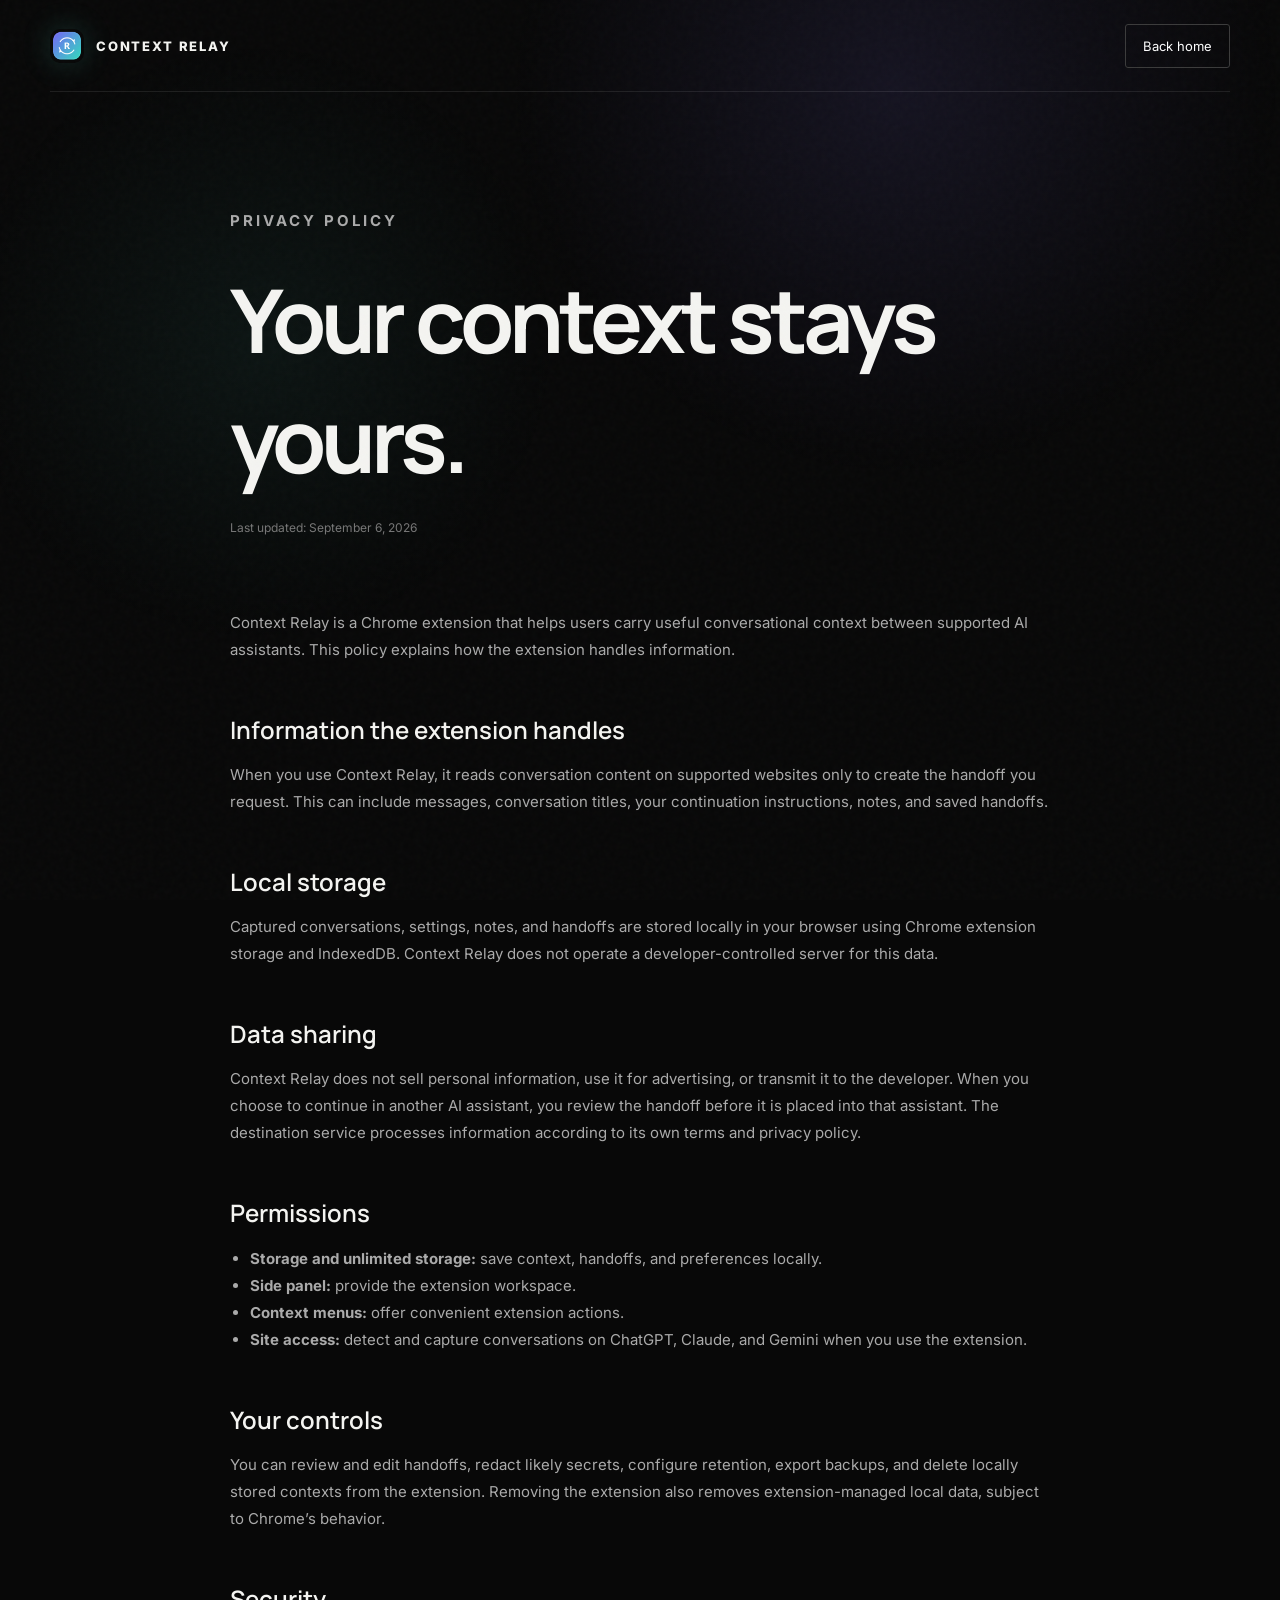
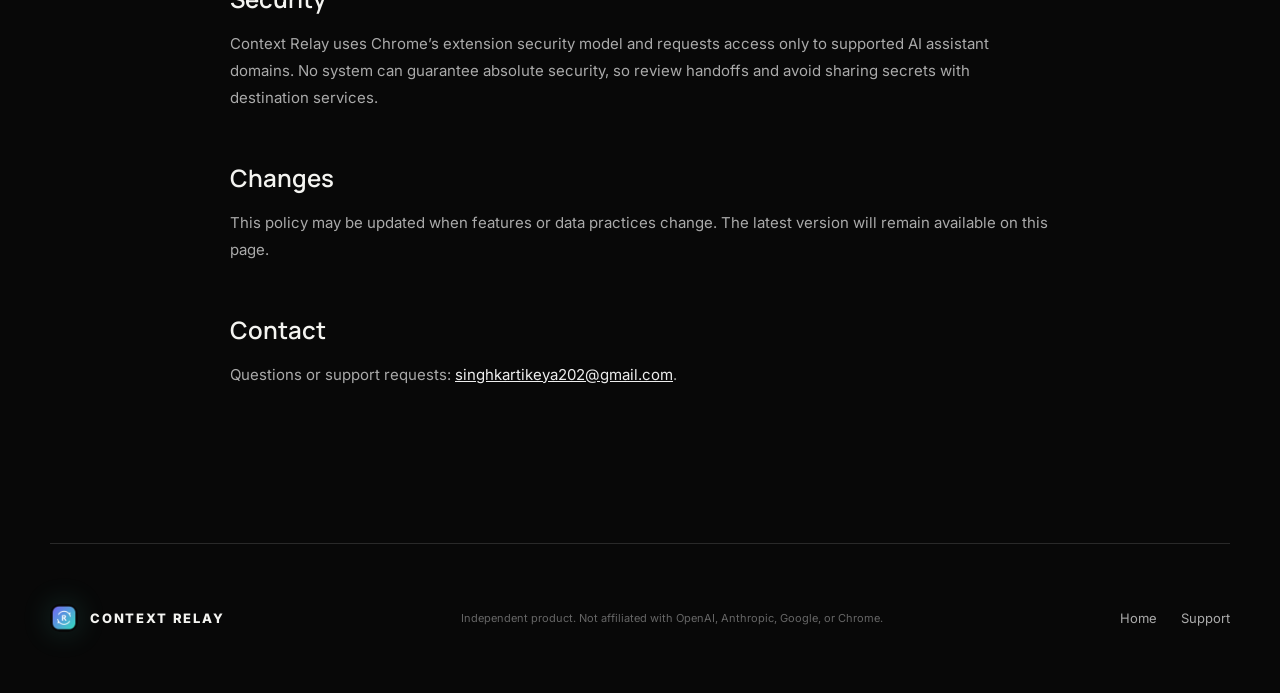
==== privacy.html @ f214d340 "Launch Context Relay website" ====
<!doctype html>
<html lang="en">
<head>
  <meta charset="utf-8"><meta name="viewport" content="width=device-width,initial-scale=1"><meta name="theme-color" content="#080808">
  <title>Privacy Policy — Context Relay</title><link rel="icon" href="assets/icon-128.png"><link rel="stylesheet" href="styles.css">
  <style>.legal{max-width:820px;padding:100px 0 140px}.legal h1{font-family:Manrope,sans-serif;font-size:clamp(48px,8vw,88px);letter-spacing:-.055em;margin:25px 0 18px}.legal .updated{color:#777;font-size:12px;margin-bottom:70px}.legal h2{font:600 24px Manrope,sans-serif;margin:50px 0 15px}.legal p,.legal li{color:#aaa;line-height:1.8;font-size:15px}.legal a{color:#eee}.legal ul{padding-left:20px}</style>
</head>
<body><div class="grain" aria-hidden="true"></div>
  <header class="nav shell"><a class="brand" href="index.html"><img src="assets/icon-128.png" alt="" width="34" height="34"><span>CONTEXT RELAY</span></a><a class="nav-cta" href="index.html">Back home</a></header>
  <main class="legal shell">
    <p class="section-number">PRIVACY POLICY</p><h1>Your context stays yours.</h1><p class="updated">Last updated: September 6, 2026</p>
    <p>Context Relay is a Chrome extension that helps users carry useful conversational context between supported AI assistants. This policy explains how the extension handles information.</p>
    <h2>Information the extension handles</h2><p>When you use Context Relay, it reads conversation content on supported websites only to create the handoff you request. This can include messages, conversation titles, your continuation instructions, notes, and saved handoffs.</p>
    <h2>Local storage</h2><p>Captured conversations, settings, notes, and handoffs are stored locally in your browser using Chrome extension storage and IndexedDB. Context Relay does not operate a developer-controlled server for this data.</p>
    <h2>Data sharing</h2><p>Context Relay does not sell personal information, use it for advertising, or transmit it to the developer. When you choose to continue in another AI assistant, you review the handoff before it is placed into that assistant. The destination service processes information according to its own terms and privacy policy.</p>
    <h2>Permissions</h2><ul><li><strong>Storage and unlimited storage:</strong> save context, handoffs, and preferences locally.</li><li><strong>Side panel:</strong> provide the extension workspace.</li><li><strong>Context menus:</strong> offer convenient extension actions.</li><li><strong>Site access:</strong> detect and capture conversations on ChatGPT, Claude, and Gemini when you use the extension.</li></ul>
    <h2>Your controls</h2><p>You can review and edit handoffs, redact likely secrets, configure retention, export backups, and delete locally stored contexts from the extension. Removing the extension also removes extension-managed local data, subject to Chrome’s behavior.</p>
    <h2>Security</h2><p>Context Relay uses Chrome’s extension security model and requests access only to supported AI assistant domains. No system can guarantee absolute security, so review handoffs and avoid sharing secrets with destination services.</p>
    <h2>Changes</h2><p>This policy may be updated when features or data practices change. The latest version will remain available on this page.</p>
    <h2>Contact</h2><p>Questions or support requests: <a href="mailto:singhkartikeya202@gmail.com">singhkartikeya202@gmail.com</a>.</p>
  </main>
  <footer class="shell"><a class="brand" href="index.html"><img src="assets/icon-128.png" alt="" width="28" height="28"><span>CONTEXT RELAY</span></a><p>Independent product. Not affiliated with OpenAI, Anthropic, Google, or Chrome.</p><div><a href="index.html">Home</a><a href="mailto:singhkartikeya202@gmail.com">Support</a></div></footer>
</body></html>
---- styles.css ----
@import url('https://fonts.googleapis.com/css2?family=Inter:wght@400;500;600;700;800&family=Manrope:wght@400;500;600;700;800&display=swap');

:root{--bg:#080808;--panel:#111;--panel-2:#151515;--text:#f4f4f1;--muted:#9b9b98;--line:#292929;--accent:#59e7d1;--violet:#8b7bff}
*{box-sizing:border-box}
html{scroll-behavior:smooth}
body{margin:0;background:var(--bg);color:var(--text);font-family:Inter,Arial,sans-serif;overflow-x:hidden}
body::before{content:"";position:fixed;inset:0;background:radial-gradient(circle at 70% 10%,rgba(139,123,255,.10),transparent 32%),radial-gradient(circle at 20% 38%,rgba(89,231,209,.06),transparent 26%);pointer-events:none;z-index:-1}
.grain{position:fixed;inset:0;opacity:.035;pointer-events:none;z-index:20;background-image:url("data:image/svg+xml,%3Csvg viewBox='0 0 180 180' xmlns='http://www.w3.org/2000/svg'%3E%3Cfilter id='n'%3E%3CfeTurbulence type='fractalNoise' baseFrequency='.9' numOctaves='3' stitchTiles='stitch'/%3E%3C/filter%3E%3Crect width='100%25' height='100%25' filter='url(%23n)' opacity='.7'/%3E%3C/svg%3E")}
.shell{width:min(1180px,calc(100% - 48px));margin-inline:auto}
.nav{height:92px;display:flex;align-items:center;justify-content:space-between;border-bottom:1px solid rgba(255,255,255,.09)}
.brand{display:flex;align-items:center;gap:12px;color:var(--text);text-decoration:none;font-size:13px;font-weight:800;letter-spacing:.14em}
.brand img{border-radius:10px;box-shadow:0 0 30px rgba(89,231,209,.18)}
nav{display:flex;gap:34px}nav a,footer a{color:#aaa;text-decoration:none;font-size:13px;transition:.2s}nav a:hover,footer a:hover{color:white}
.nav-cta{color:white;text-decoration:none;font-size:13px;padding:13px 17px;border:1px solid #3b3b3b;border-radius:3px}.nav-cta:hover{background:white;color:#090909}
.hero{min-height:calc(100vh - 92px);padding:100px 0 76px;text-align:center;position:relative}
.eyebrow,.section-number{font-size:11px;font-weight:700;letter-spacing:.2em;color:var(--accent)}
.hero h1{font-family:Manrope,sans-serif;font-size:clamp(62px,9vw,132px);line-height:.88;letter-spacing:-.065em;margin:32px auto 40px;font-weight:600;max-width:1100px}
.hero h1 span{color:#6e6e6a}
.hero-copy{font-size:clamp(17px,2vw,22px);line-height:1.6;color:#a5a5a1;max-width:720px;margin:0 auto}
.hero-actions{display:flex;justify-content:center;gap:12px;margin-top:42px}.button{display:inline-flex;align-items:center;justify-content:center;gap:24px;padding:17px 22px;text-decoration:none;font-size:13px;font-weight:700;border-radius:3px}.primary{background:#f2f2ef;color:#080808}.primary:hover{background:var(--accent)}.quiet{color:white;border:1px solid #343434}.quiet:hover{border-color:#777}
.relay-line{display:flex;align-items:center;justify-content:center;gap:14px;margin:72px 0 30px;color:#a8a8a5;font-size:10px;letter-spacing:.13em}.relay-line i{width:54px;height:1px;background:linear-gradient(90deg,var(--accent),var(--violet));position:relative}.relay-line i::after{content:"";position:absolute;right:0;top:-2px;width:5px;height:5px;border-radius:50%;background:var(--violet)}
.hero-visual{position:relative;max-width:1100px;margin:auto;padding:1px;border:1px solid #292929;background:#0b0b0b;box-shadow:0 40px 100px rgba(0,0,0,.55)}.hero-visual img{display:block;width:100%;height:auto}.glow{position:absolute;inset:-40px;background:linear-gradient(90deg,rgba(89,231,209,.12),rgba(139,123,255,.12));filter:blur(70px);z-index:-1}
.statement{padding:170px 0;border-bottom:1px solid var(--line)}.statement h2,.section-heading h2,.showcase h2,.privacy h2,.final-cta h2{font-family:Manrope,sans-serif;font-weight:500;letter-spacing:-.045em;line-height:1.05}.statement h2{font-size:clamp(42px,6vw,78px);max-width:980px;margin:32px 0}.muted{color:var(--muted);font-size:17px;line-height:1.75}.statement .muted{max-width:650px;margin-left:auto}
.how{padding:150px 0}.section-heading{display:flex;align-items:end;justify-content:space-between;margin-bottom:72px}.section-heading h2{font-size:clamp(40px,5vw,66px);margin:0}.steps{display:grid;grid-template-columns:repeat(3,1fr);border-top:1px solid var(--line);border-bottom:1px solid var(--line)}.steps article{padding:38px 34px 56px 0}.steps article+article{border-left:1px solid var(--line);padding-left:34px}.step-no{font-size:11px;color:#777}.steps h3,.feature-grid h3{font-family:Manrope,sans-serif;font-size:22px;margin:70px 0 18px}.steps p,.feature-grid p{color:#92928f;line-height:1.7;font-size:14px}
.showcase{padding:80px 0 150px;display:grid;grid-template-columns:.8fr 1.2fr;gap:90px;align-items:center}.showcase h2{font-size:clamp(46px,6vw,76px);margin:26px 0}.showcase ul{list-style:none;padding:20px 0 0;margin:0}.showcase li{padding:15px 0;border-bottom:1px solid var(--line);font-size:13px;color:#c5c5c2}.showcase li::before{content:"";display:inline-block;width:6px;height:6px;background:var(--accent);border-radius:50%;margin-right:14px}.showcase-card{padding:1px;background:linear-gradient(135deg,#4c4c4c,#111);box-shadow:0 35px 80px rgba(0,0,0,.5)}.showcase-card img{display:block;width:100%}
.features{padding:140px 0}.feature-grid{display:grid;grid-template-columns:repeat(2,1fr);margin-top:55px;border:1px solid var(--line)}.feature-grid article{min-height:280px;padding:40px}.feature-grid article:nth-child(odd){border-right:1px solid var(--line)}.feature-grid article:nth-child(-n+2){border-bottom:1px solid var(--line)}.feature-grid article>span{display:grid;place-items:center;width:42px;height:42px;border:1px solid #444;border-radius:50%;color:var(--accent)}.feature-grid h3{margin:62px 0 12px}
.privacy{padding:120px 0;border-top:1px solid var(--line);display:grid;grid-template-columns:1fr 1fr;gap:100px}.privacy h2{font-size:clamp(48px,6vw,72px);margin:28px 0}.privacy>div:last-child{padding-top:40px}.privacy p:not(.section-number){color:#aaa;line-height:1.8;font-size:17px}.privacy a{display:inline-block;color:white;margin-top:25px;text-decoration:none;border-bottom:1px solid #555;padding-bottom:8px}
.final-cta{text-align:center;padding:170px 0}.final-cta img{border-radius:20px}.final-cta p{margin-top:34px;font-size:10px;letter-spacing:.2em;color:var(--accent)}.final-cta h2{font-size:clamp(48px,7vw,92px);max-width:850px;margin:30px auto 50px}
footer{min-height:150px;border-top:1px solid var(--line);display:flex;align-items:center;justify-content:space-between;gap:30px}footer p{color:#666;font-size:11px}footer>div{display:flex;gap:24px}
.reveal{opacity:0;transform:translateY(18px);transition:opacity .8s ease,transform .8s ease}.reveal.visible{opacity:1;transform:none}
@media(max-width:800px){.shell{width:min(100% - 28px,1180px)}nav{display:none}.nav{height:76px}.nav-cta{padding:10px 12px}.hero{padding-top:78px}.hero h1{font-size:clamp(50px,14vw,72px);letter-spacing:-.055em}.hero-actions{flex-direction:column}.relay-line i{width:18px}.statement,.how,.features{padding:100px 0}.section-heading{display:block}.section-heading h2{margin-top:25px}.steps,.showcase,.privacy{grid-template-columns:1fr}.steps{border-bottom:0}.steps article,.steps article+article{padding:32px 0;border-left:0;border-bottom:1px solid var(--line)}.steps h3{margin-top:42px}.showcase{gap:45px;padding-bottom:100px}.feature-grid{grid-template-columns:1fr}.feature-grid article,.feature-grid article:nth-child(odd),.feature-grid article:nth-child(-n+2){border:0;border-bottom:1px solid var(--line)}.privacy{gap:20px}.final-cta{padding:110px 0}footer{padding:40px 0;flex-direction:column;text-align:center}.reveal{opacity:1;transform:none}}
@media(max-width:520px){.nav-cta{display:none}.hero-copy{font-size:16px}.relay-line{gap:9px}.relay-line i{width:12px}}
@media(prefers-reduced-motion:reduce){html{scroll-behavior:auto}.reveal{opacity:1;transform:none;transition:none}}
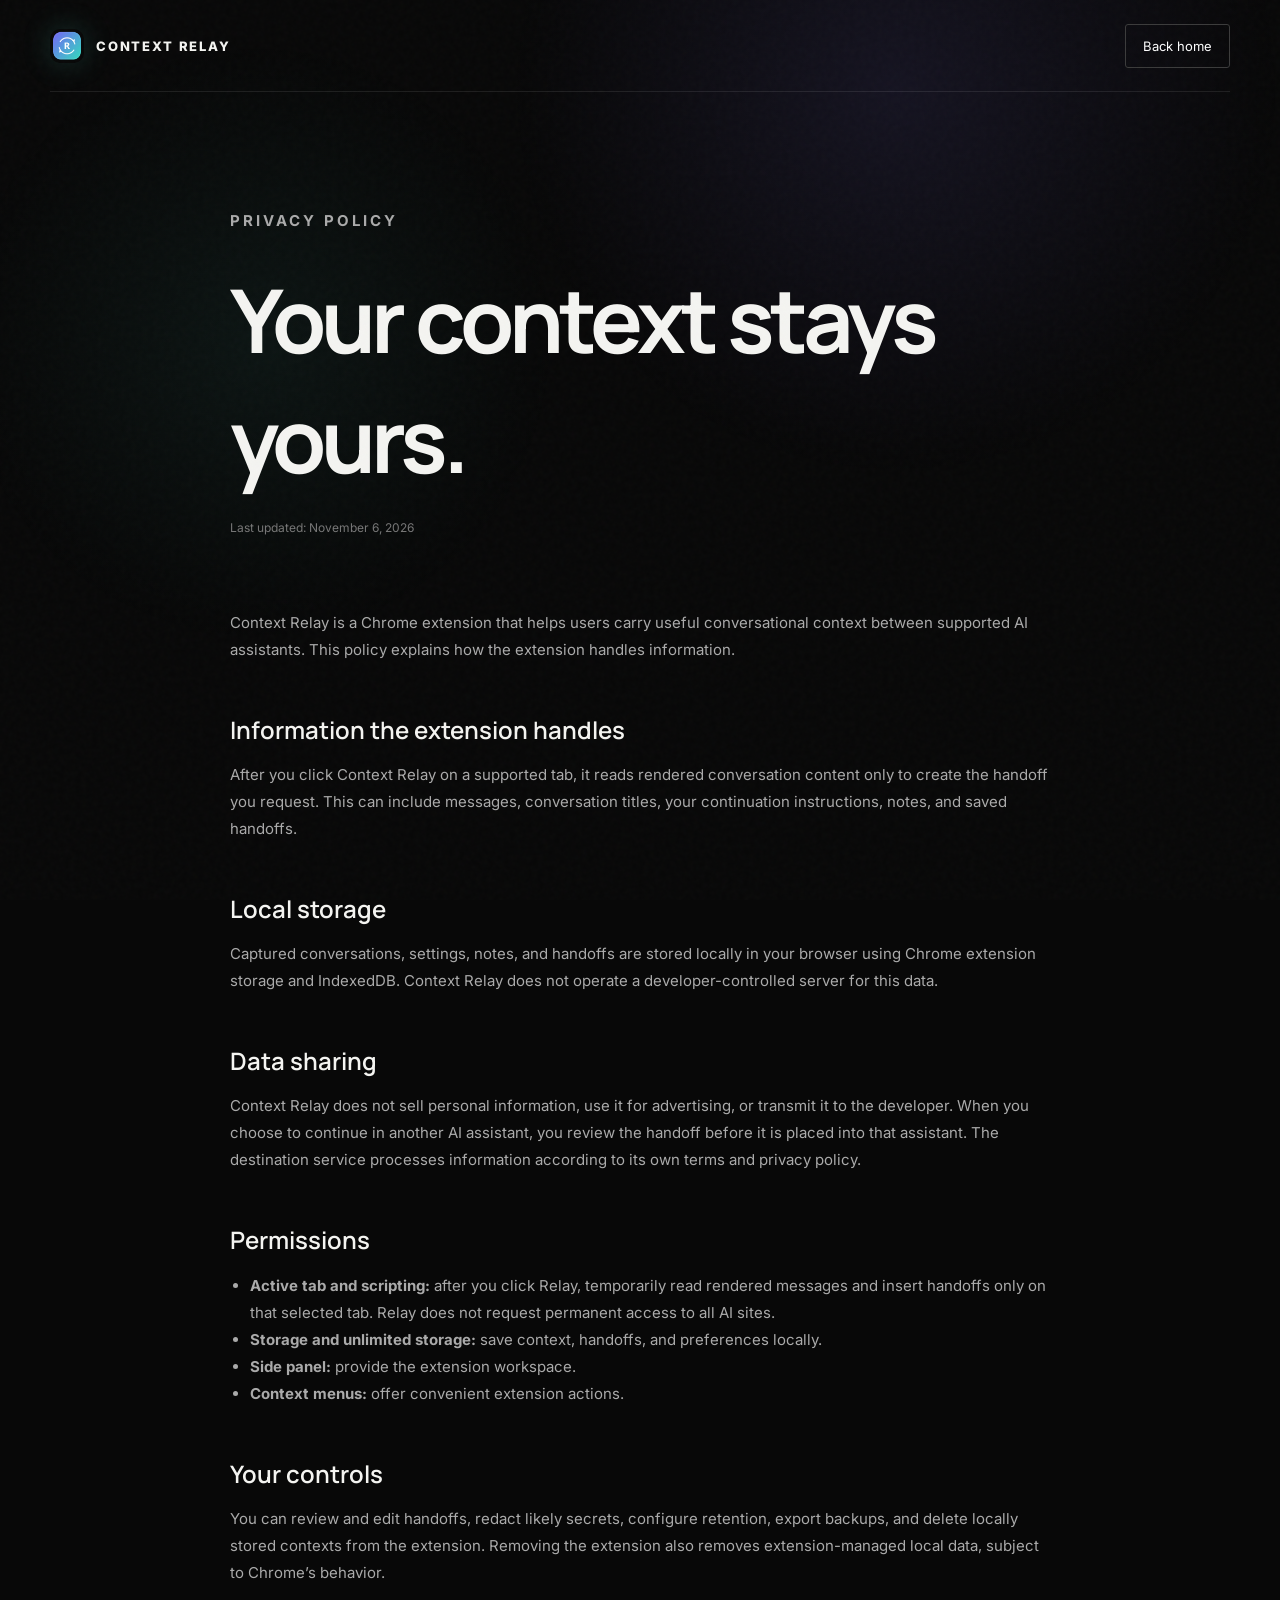
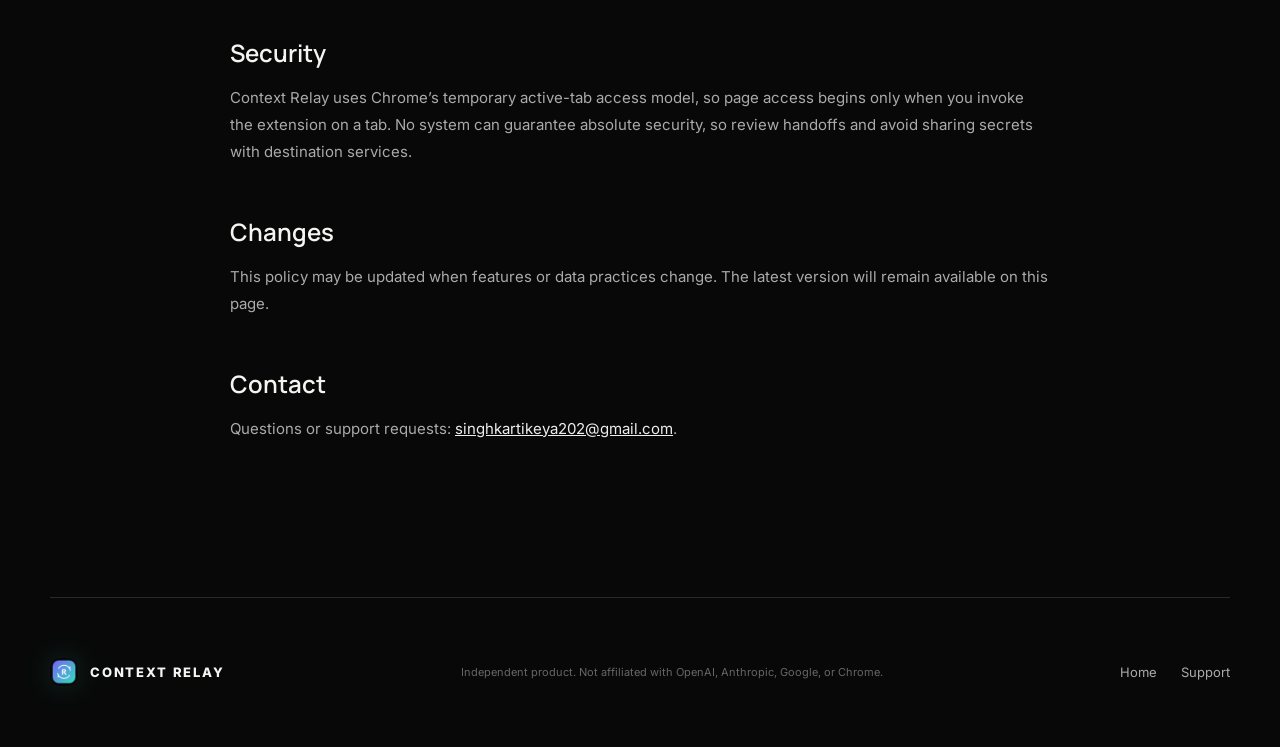
==== commit 99ac66c5: "Document click-to-activate permissions" ====
--- a/privacy.html
+++ b/privacy.html
@@ -8,14 +8,14 @@
 <body><div class="grain" aria-hidden="true"></div>
   <header class="nav shell"><a class="brand" href="index.html"><img src="assets/icon-128.png" alt="" width="34" height="34"><span>CONTEXT RELAY</span></a><a class="nav-cta" href="index.html">Back home</a></header>
   <main class="legal shell">
-    <p class="section-number">PRIVACY POLICY</p><h1>Your context stays yours.</h1><p class="updated">Last updated: September 6, 2026</p>
+    <p class="section-number">PRIVACY POLICY</p><h1>Your context stays yours.</h1><p class="updated">Last updated: November 6, 2026</p>
     <p>Context Relay is a Chrome extension that helps users carry useful conversational context between supported AI assistants. This policy explains how the extension handles information.</p>
-    <h2>Information the extension handles</h2><p>When you use Context Relay, it reads conversation content on supported websites only to create the handoff you request. This can include messages, conversation titles, your continuation instructions, notes, and saved handoffs.</p>
+    <h2>Information the extension handles</h2><p>After you click Context Relay on a supported tab, it reads rendered conversation content only to create the handoff you request. This can include messages, conversation titles, your continuation instructions, notes, and saved handoffs.</p>
     <h2>Local storage</h2><p>Captured conversations, settings, notes, and handoffs are stored locally in your browser using Chrome extension storage and IndexedDB. Context Relay does not operate a developer-controlled server for this data.</p>
     <h2>Data sharing</h2><p>Context Relay does not sell personal information, use it for advertising, or transmit it to the developer. When you choose to continue in another AI assistant, you review the handoff before it is placed into that assistant. The destination service processes information according to its own terms and privacy policy.</p>
-    <h2>Permissions</h2><ul><li><strong>Storage and unlimited storage:</strong> save context, handoffs, and preferences locally.</li><li><strong>Side panel:</strong> provide the extension workspace.</li><li><strong>Context menus:</strong> offer convenient extension actions.</li><li><strong>Site access:</strong> detect and capture conversations on ChatGPT, Claude, and Gemini when you use the extension.</li></ul>
+    <h2>Permissions</h2><ul><li><strong>Active tab and scripting:</strong> after you click Relay, temporarily read rendered messages and insert handoffs only on that selected tab. Relay does not request permanent access to all AI sites.</li><li><strong>Storage and unlimited storage:</strong> save context, handoffs, and preferences locally.</li><li><strong>Side panel:</strong> provide the extension workspace.</li><li><strong>Context menus:</strong> offer convenient extension actions.</li></ul>
     <h2>Your controls</h2><p>You can review and edit handoffs, redact likely secrets, configure retention, export backups, and delete locally stored contexts from the extension. Removing the extension also removes extension-managed local data, subject to Chrome’s behavior.</p>
-    <h2>Security</h2><p>Context Relay uses Chrome’s extension security model and requests access only to supported AI assistant domains. No system can guarantee absolute security, so review handoffs and avoid sharing secrets with destination services.</p>
+    <h2>Security</h2><p>Context Relay uses Chrome’s temporary active-tab access model, so page access begins only when you invoke the extension on a tab. No system can guarantee absolute security, so review handoffs and avoid sharing secrets with destination services.</p>
     <h2>Changes</h2><p>This policy may be updated when features or data practices change. The latest version will remain available on this page.</p>
     <h2>Contact</h2><p>Questions or support requests: <a href="mailto:singhkartikeya202@gmail.com">singhkartikeya202@gmail.com</a>.</p>
   </main>
